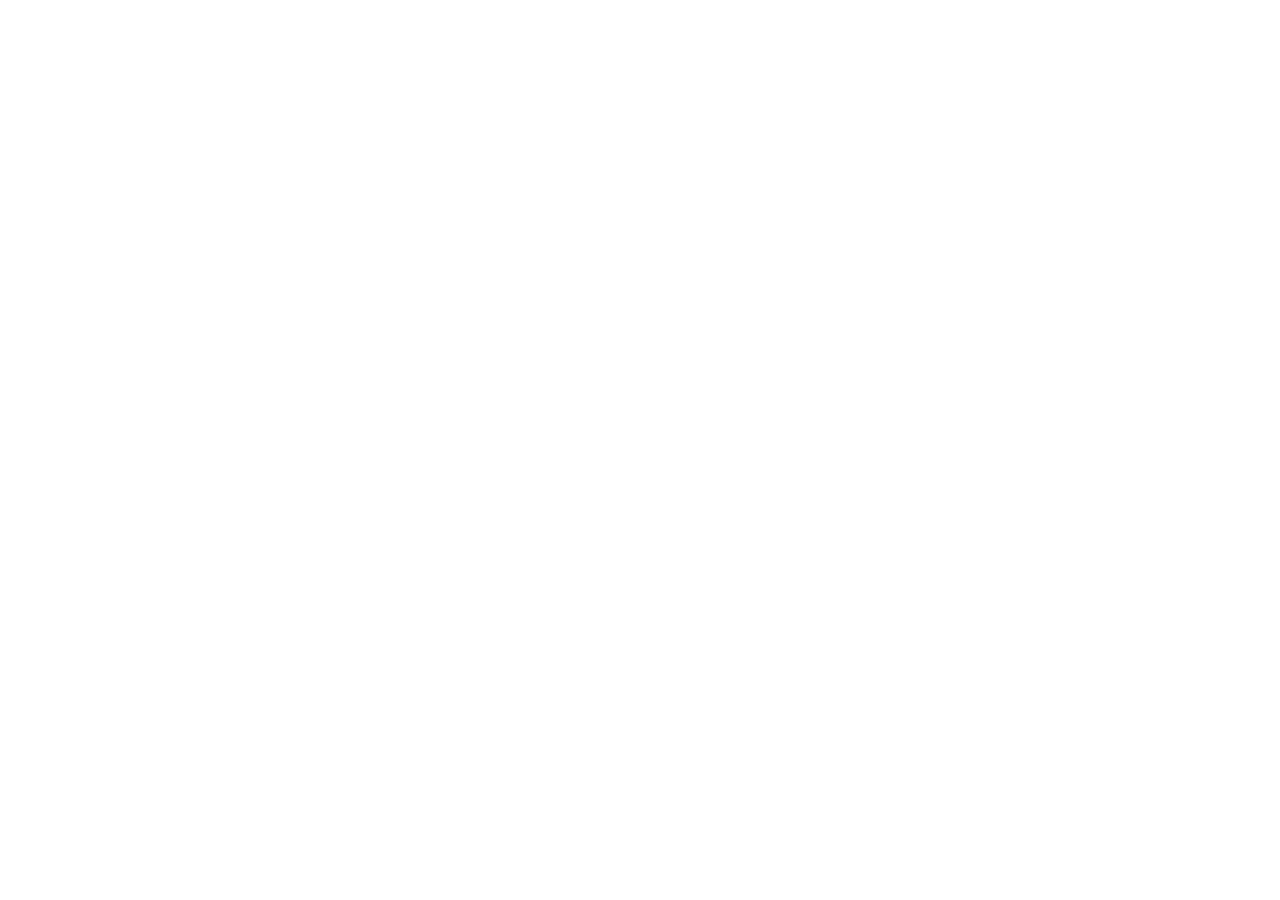
==== pets.html @ 1e724dd2 "Creating a portfolio page" ====
<!DOCTYPE html>
<html lang="en">
<head>
    <meta charset="UTF-8">
    <meta name="viewport" content="width=device-width, initial-scale=1.0">
    <title> My Pets </title>
</head>
<body>
    <header>

    </header>
    <main>
        
    </main>
    
</body>
</html>
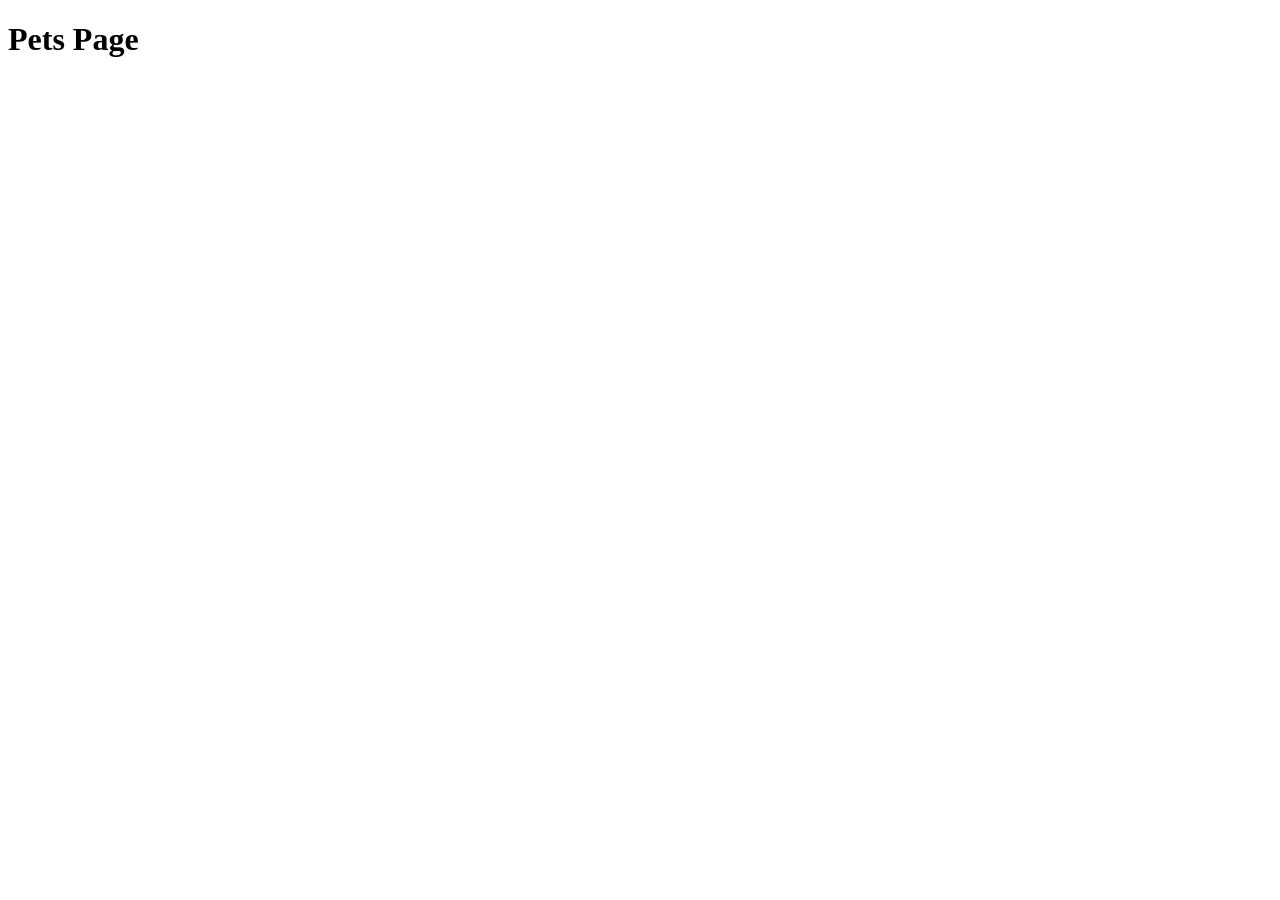
==== commit 4e1d4860: "Upload page..." ====
--- a/pets.html
+++ b/pets.html
@@ -7,6 +7,7 @@
 </head>
 <body>
     <header>
+        <h1> Pets Page </h1>
 
     </header>
     <main>
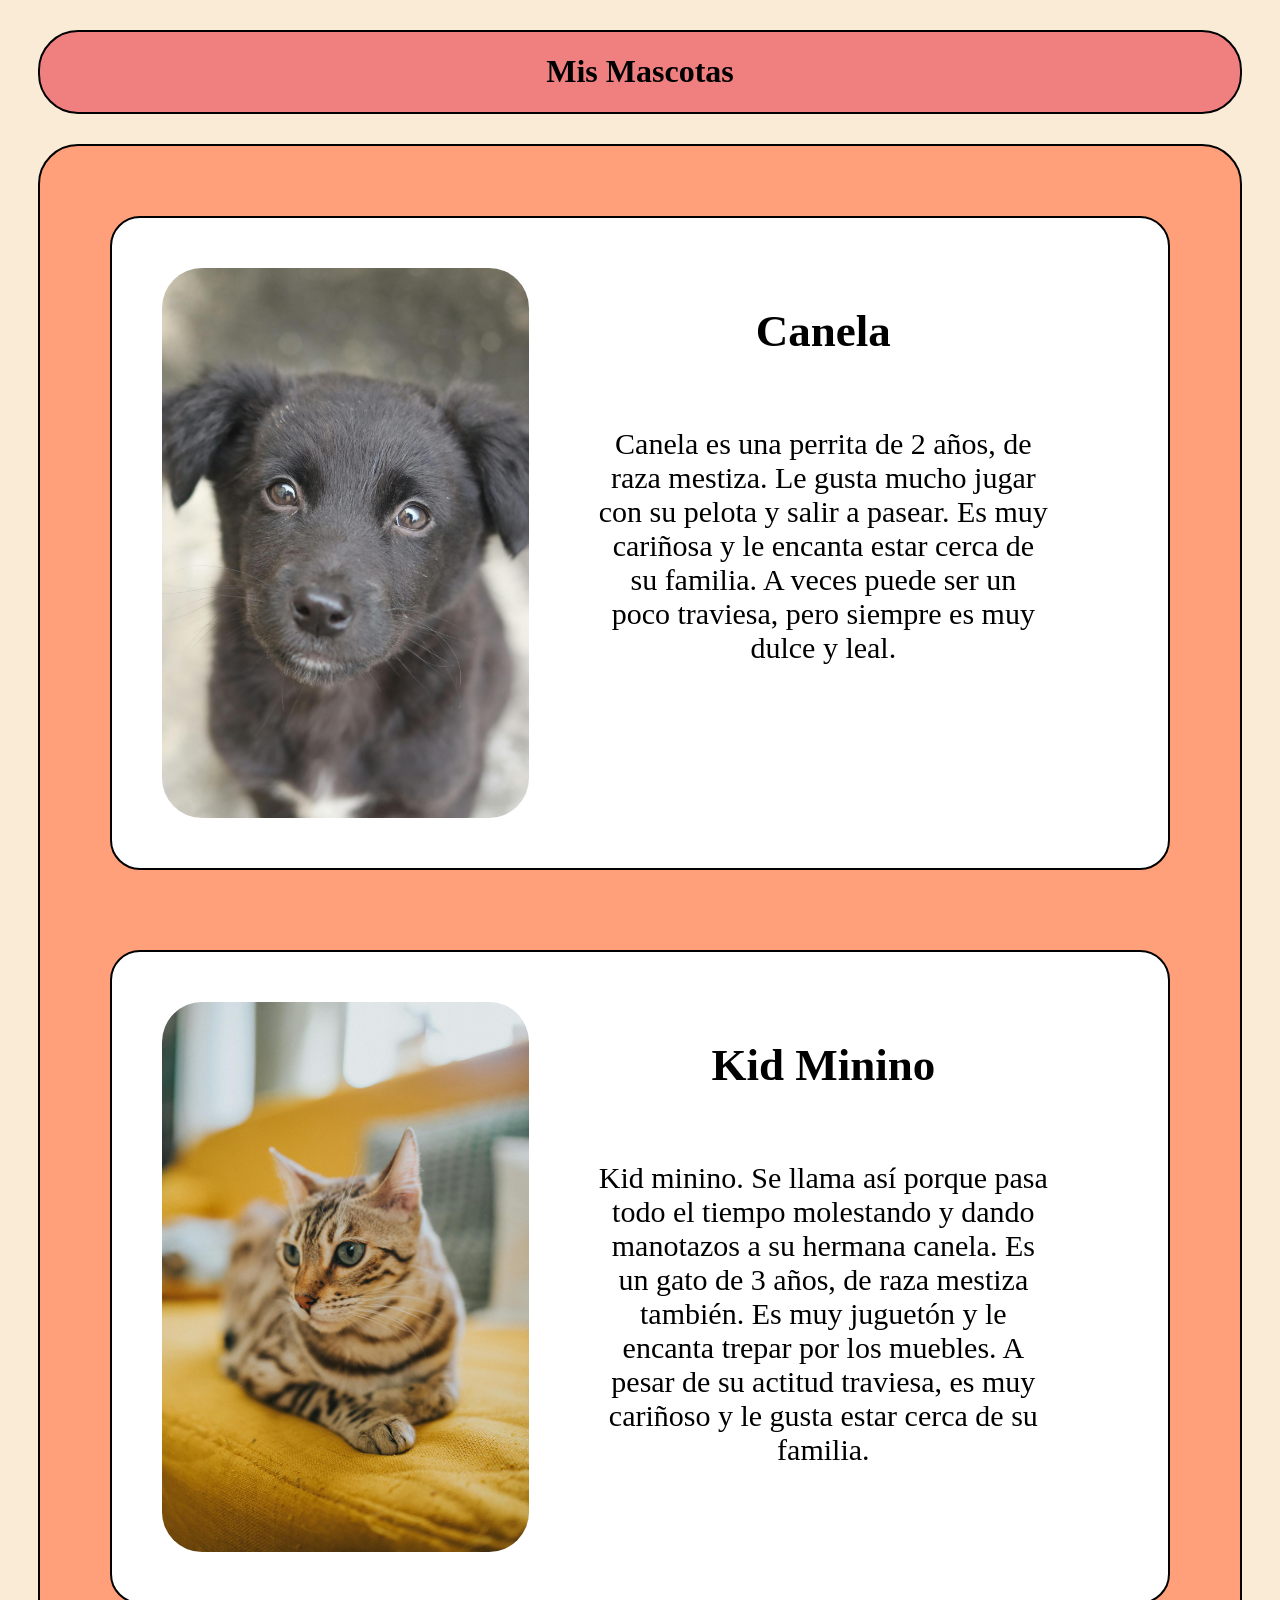
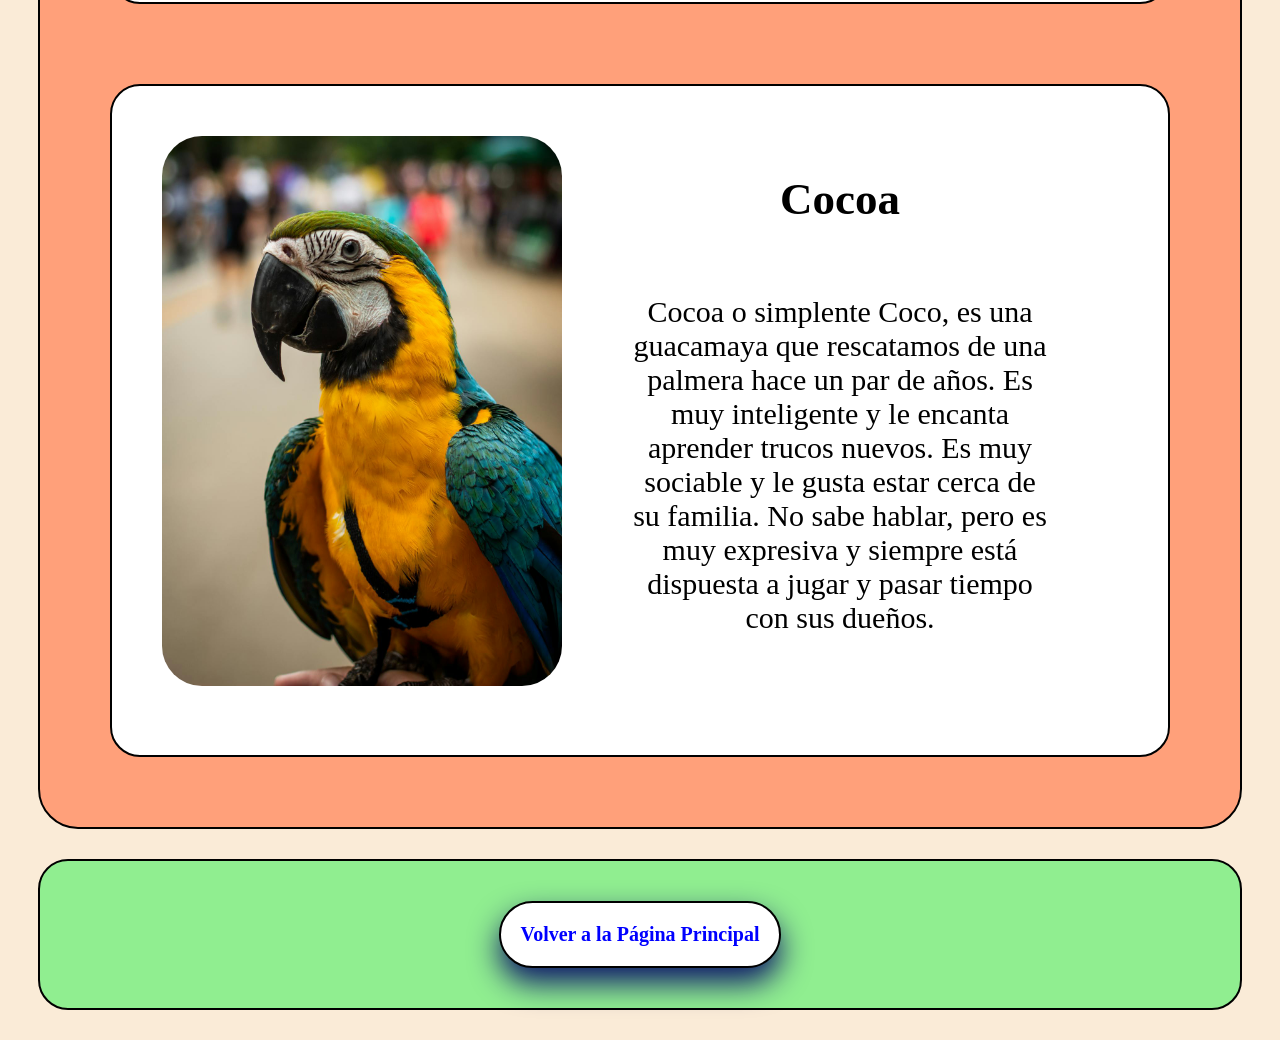
==== commit 4f864497: "Portfolio Finished" ====
--- a/pets.html
+++ b/pets.html
@@ -4,15 +4,58 @@
     <meta charset="UTF-8">
     <meta name="viewport" content="width=device-width, initial-scale=1.0">
     <title> My Pets </title>
+    <link rel="stylesheet" href="styles_pets.css">
 </head>
 <body>
     <header>
-        <h1> Pets Page </h1>
+        <h1> Mis Mascotas </h1>
+    </header>
 
-    </header>
-    <main>
-        
-    </main>
+    <!-- SECCION PRINCIPAL -->
+     <section class="main_container">
+        <article>
+       
+            <img src="img/canela.jpg" alt="canela dog">
+            <div>
+                <h2> Canela </h2>
+                <p> 
+                    Canela es una perrita de 2 años, de raza mestiza. Le gusta
+                    mucho jugar con su pelota y salir a pasear. Es muy cariñosa y 
+                    le encanta estar cerca de su familia. A veces puede ser un poco traviesa, 
+                    pero siempre es muy dulce y leal.
+                </p>
+            </div>
+        </article>
+
+        <article>
+            <img src="img/kid_minino.jpg" alt="kid minino cat">
+            <div>
+                <h2> Kid Minino </h2>
+                <p> Kid minino. Se llama así porque pasa todo el tiempo molestando
+                    y dando manotazos a su hermana canela. Es un gato de 3 años, de raza mestiza también. 
+                    Es muy juguetón y le encanta trepar por los muebles. A pesar de su actitud traviesa,
+                    es muy cariñoso y le gusta estar cerca de su familia.
+                </p>
+            </div>
+        </article>
+        <article>
+            <img src="img/cocoa.jpg" alt="cocoa parrot">
+            <div>
+                <h2> Cocoa </h2>
+                <p> Cocoa o simplente Coco, es una guacamaya que rescatamos de una palmera
+                    hace un par de años. Es muy inteligente y le encanta aprender trucos nuevos. 
+                    Es muy sociable y le gusta estar cerca de su familia. No sabe hablar, 
+                    pero es muy expresiva y siempre está dispuesta a jugar y pasar tiempo con sus dueños.
+                </p>
+            </div>
+        </article>
+     </section>
+
+     <section class="back">
+        <div>
+            <a href="index.html"> Volver a la Página Principal </a>
+        </div>
+     </section>
     
 </body>
 </html>
--- a/styles_pets.css
+++ b/styles_pets.css
@@ -0,0 +1,79 @@
+body {
+    background-color: antiquewhite;
+}
+
+header {
+    display: flex;
+    background-color: lightcoral;
+    border: 2px solid black;
+    border-radius: 40px;
+    align-items: center;
+    text-align: center;
+    justify-content: center;
+    margin: 30px;
+
+}
+
+.main_container {
+    display: flex;
+    flex-direction: column;
+    justify-content: center;
+    background-color: lightsalmon;
+    border: 2px solid black;
+    border-radius: 40px;
+    margin: 30px;
+    padding: 30px;
+}
+
+.main_container article {
+    display: flex;
+    justify-content: center;
+    text-align: center;
+    border: 2px solid black;
+    background-color: white;
+    border-radius: 30px;
+    margin:40px;
+    padding: 50px;
+    width: auto;
+    height: auto;
+    font-size: 30px;
+}
+
+
+.main_container article p {
+    margin: 70px;
+}
+
+.main_container article img {
+    border-radius: 40px;
+    width: 400px;
+    height: 550px;
+   
+}
+
+/* ----------------------------------- */
+
+.back {
+    display: flex;
+    background-color: lightgreen;
+    justify-content: center;
+    border: 2px solid black;
+    border-radius: 30px;
+    margin: 30px;
+}
+
+.back div {
+    border: 2px solid black;
+    border-radius: 60px;
+    background-color: white;
+    margin: 40px;
+    padding: 20px;
+    font-size: 20px;
+    font-weight: bold;
+    box-shadow: 0 15px 30px #0d1769;
+}
+
+.back div a {
+    text-decoration: none;
+    color: blue;
+}
